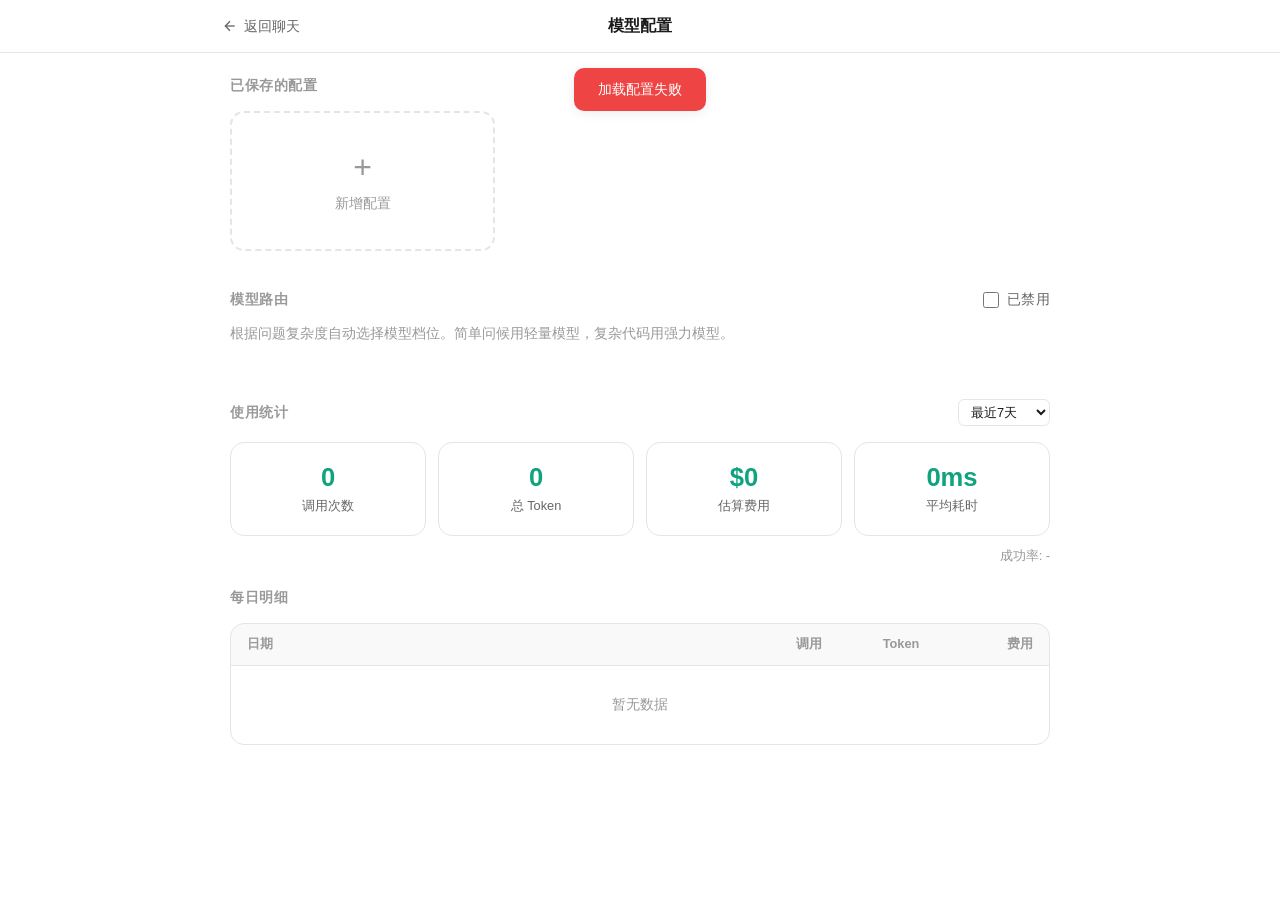
==== web/templates/config.html @ ce4f2362 "feat: initial project upload" ====
<!DOCTYPE html>
<html lang="zh-CN">
<head>
  <meta charset="UTF-8">
  <meta name="viewport" content="width=device-width, initial-scale=1.0">
  <title>模型配置 - 果冻ai</title>
  <link rel="stylesheet" href="{{ url_for('static', filename='style.css') }}">
  <script>
    (function() {
      const theme = localStorage.getItem("theme") || "system";
      if (theme === "system") {
        const prefersLight = window.matchMedia("(prefers-color-scheme: light)").matches;
        document.documentElement.setAttribute("data-theme", prefersLight ? "light" : "dark");
      } else {
        document.documentElement.setAttribute("data-theme", theme);
      }
    })();
  </script>
  <style>
    :root {
      --cfg-bg: var(--main-bg, #212121);
      --cfg-card: var(--input-bg, #2f2f2f);
      --cfg-card-border: var(--input-border, #4d4d4f);
      --cfg-text: var(--text-primary, #ececec);
      --cfg-text2: var(--text-secondary, #b4b4b4);
      --cfg-text3: var(--text-tertiary, #8e8e8e);
      --cfg-accent: var(--accent, #10a37f);
      --cfg-accent-h: var(--accent-hover, #0d8c6d);
      --cfg-ok: #22c55e;
      --cfg-warn: #f59e0b;
      --cfg-err: var(--error, #ef4444);
      --cfg-radius: 14px;
      --cfg-radius-sm: 10px;
      --cfg-shadow: 0 2px 12px rgba(0,0,0,0.25);
    }

    [data-theme="light"] {
      --cfg-card: #ffffff;
      --cfg-card-border: #e5e5e5;
      --cfg-bg: #ffffff;
      --cfg-text: #1a1a1a;
      --cfg-text2: #666;
      --cfg-text3: #999;
      --cfg-shadow: 0 2px 12px rgba(0,0,0,0.08);
    }

    * { margin: 0; padding: 0; box-sizing: border-box; }

    html, body {
      font-family: -apple-system, BlinkMacSystemFont, "Segoe UI", Roboto, "Helvetica Neue", Arial, sans-serif;
      background: var(--cfg-bg);
      color: var(--cfg-text);
      min-height: 100vh;
      overflow-x: hidden;
      overflow-y: auto;
    }

    /* ===== Top Bar ===== */
    .top-bar {
      position: sticky;
      top: 0;
      z-index: 100;
      background: rgba(33,33,33,0.85);
      backdrop-filter: blur(12px);
      border-bottom: 1px solid var(--cfg-card-border);
      padding: 0 20px;
    }

    [data-theme="light"] .top-bar {
      background: rgba(255,255,255,0.85);
    }

    .top-bar-inner {
      max-width: 860px;
      margin: 0 auto;
      height: 52px;
      display: flex;
      align-items: center;
      justify-content: space-between;
    }

    .top-bar-back {
      display: flex;
      align-items: center;
      gap: 6px;
      color: var(--cfg-text2);
      text-decoration: none;
      font-size: 0.9rem;
      padding: 6px 12px;
      border-radius: var(--cfg-radius-sm);
      transition: all 0.2s;
    }

    .top-bar-back:hover {
      background: var(--cfg-card);
      color: var(--cfg-text);
    }

    .top-bar-title {
      font-size: 1rem;
      font-weight: 600;
      position: absolute;
      left: 50%;
      transform: translateX(-50%);
    }

    /* ===== Main Layout ===== */
    .cfg-main {
      max-width: 860px;
      margin: 0 auto;
      padding: 24px 20px 60px;
    }

    /* ===== Section Title ===== */
    .section-title {
      font-size: 0.85rem;
      font-weight: 600;
      color: var(--cfg-text3);
      text-transform: uppercase;
      letter-spacing: 0.5px;
      margin: 32px 0 16px;
      display: flex;
      align-items: center;
      justify-content: space-between;
    }

    .section-title:first-child {
      margin-top: 0;
    }

    .section-title .count {
      font-size: 0.8rem;
      color: var(--cfg-text3);
      font-weight: 400;
    }

    /* ===== Config Card Grid ===== */
    .config-grid {
      display: grid;
      grid-template-columns: repeat(auto-fill, minmax(260px, 1fr));
      gap: 12px;
    }

    .config-card {
      background: var(--cfg-card);
      border: 1.5px solid var(--cfg-card-border);
      border-radius: var(--cfg-radius);
      padding: 16px;
      position: relative;
      transition: all 0.2s;
      cursor: pointer;
    }

    .config-card:hover {
      border-color: var(--cfg-accent);
      transform: translateY(-1px);
      box-shadow: var(--cfg-shadow);
    }

    .config-card.active {
      border-color: var(--cfg-accent);
      background: rgba(16,163,127,0.04);
    }

    .config-card .card-header {
      display: flex;
      align-items: center;
      gap: 10px;
      margin-bottom: 12px;
    }

    .config-card .card-icon {
      width: 40px;
      height: 40px;
      border-radius: 10px;
      background: rgba(16,163,127,0.1);
      display: flex;
      align-items: center;
      justify-content: center;
      font-size: 1.4rem;
      flex-shrink: 0;
    }

    .config-card .card-info {
      flex: 1;
      min-width: 0;
    }

    .config-card .card-name {
      font-size: 0.95rem;
      font-weight: 600;
      color: var(--cfg-text);
      white-space: nowrap;
      overflow: hidden;
      text-overflow: ellipsis;
    }

    .config-card .card-model {
      font-size: 0.8rem;
      color: var(--cfg-text3);
      white-space: nowrap;
      overflow: hidden;
      text-overflow: ellipsis;
    }

    .config-card .card-badge {
      position: absolute;
      top: 12px;
      right: 12px;
      padding: 2px 8px;
      border-radius: 6px;
      font-size: 0.7rem;
      font-weight: 600;
    }

    .config-card .card-badge.default {
      background: rgba(16,163,127,0.12);
      color: var(--cfg-accent);
    }

    .config-card .card-badge.testing {
      background: rgba(59,130,246,0.12);
      color: #3b82f6;
    }

    .config-card .card-badge.ok {
      background: rgba(34,197,94,0.12);
      color: var(--cfg-ok);
    }

    .config-card .card-badge.err {
      background: rgba(239,68,68,0.12);
      color: var(--cfg-err);
    }

    .config-card .card-actions {
      display: flex;
      gap: 6px;
      margin-top: 12px;
      padding-top: 12px;
      border-top: 1px solid var(--cfg-card-border);
    }

    .config-card .card-btn {
      flex: 1;
      padding: 6px 10px;
      border: 1px solid var(--cfg-card-border);
      border-radius: 8px;
      background: transparent;
      color: var(--cfg-text2);
      font-size: 0.8rem;
      cursor: pointer;
      transition: all 0.2s;
      display: flex;
      align-items: center;
      justify-content: center;
      gap: 4px;
    }

    .config-card .card-btn:hover {
      border-color: var(--cfg-accent);
      color: var(--cfg-accent);
    }

    .config-card .card-btn.danger:hover {
      border-color: var(--cfg-err);
      color: var(--cfg-err);
    }

    .config-card .card-btn.primary {
      border-color: var(--cfg-accent);
      color: var(--cfg-accent);
    }

    .config-card .test-result {
      margin-top: 10px;
      padding: 8px 10px;
      border-radius: 8px;
      font-size: 0.8rem;
      display: none;
      align-items: flex-start;
      gap: 6px;
      line-height: 1.4;
    }

    .config-card .test-result.show {
      display: flex;
    }

    .config-card .test-result.ok {
      background: rgba(34,197,94,0.08);
      color: var(--cfg-ok);
    }

    .config-card .test-result.err {
      background: rgba(239,68,68,0.08);
      color: var(--cfg-err);
    }

    /* ===== Empty State ===== */
    .config-empty {
      text-align: center;
      padding: 40px 20px;
      color: var(--cfg-text3);
    }

    .config-empty .icon {
      font-size: 3rem;
      margin-bottom: 12px;
      opacity: 0.5;
    }

    /* ===== Add Config Card ===== */
    .add-config-card {
      background: transparent;
      border: 2px dashed var(--cfg-card-border);
      border-radius: var(--cfg-radius);
      padding: 24px;
      display: flex;
      flex-direction: column;
      align-items: center;
      justify-content: center;
      gap: 8px;
      cursor: pointer;
      transition: all 0.2s;
      color: var(--cfg-text3);
      min-height: 140px;
    }

    .add-config-card:hover {
      border-color: var(--cfg-accent);
      color: var(--cfg-accent);
    }

    .add-config-card .icon {
      font-size: 2rem;
    }

    .add-config-card .text {
      font-size: 0.9rem;
      font-weight: 500;
    }

    /* ===== Form Card ===== */
    .form-card {
      background: var(--cfg-card);
      border: 1px solid var(--cfg-card-border);
      border-radius: var(--cfg-radius);
      padding: 24px;
      margin-bottom: 20px;
      box-shadow: var(--cfg-shadow);
    }

    .form-card.hidden {
      display: none;
    }

    .form-card-title {
      font-size: 1rem;
      font-weight: 600;
      margin-bottom: 20px;
      display: flex;
      align-items: center;
      justify-content: space-between;
    }

    .form-close {
      background: none;
      border: none;
      color: var(--cfg-text3);
      font-size: 1.2rem;
      cursor: pointer;
      padding: 4px;
      line-height: 1;
    }

    .form-close:hover {
      color: var(--cfg-text);
    }

    .form-group {
      margin-bottom: 16px;
    }

    .form-label {
      display: block;
      font-size: 0.85rem;
      font-weight: 500;
      color: var(--cfg-text2);
      margin-bottom: 6px;
    }

    .cfg-input {
      width: 100%;
      padding: 12px 14px;
      background: var(--cfg-bg);
      border: 1.5px solid var(--cfg-card-border);
      border-radius: var(--cfg-radius-sm);
      color: var(--cfg-text);
      font-size: 0.95rem;
      outline: none;
      transition: all 0.2s;
      font-family: inherit;
    }

    .cfg-input:focus {
      border-color: var(--cfg-accent);
      box-shadow: 0 0 0 3px rgba(16,163,127,0.15);
    }

    .cfg-input::placeholder {
      color: var(--cfg-text3);
    }

    .input-wrap {
      position: relative;
    }

    .input-wrap .toggle-btn {
      position: absolute;
      right: 10px;
      top: 50%;
      transform: translateY(-50%);
      background: none;
      border: none;
      color: var(--cfg-text3);
      cursor: pointer;
      padding: 4px;
      font-size: 0.9rem;
    }

    .input-wrap .toggle-btn:hover {
      color: var(--cfg-text);
    }

    .input-hint {
      margin-top: 6px;
      font-size: 0.8rem;
      color: var(--cfg-text3);
      display: flex;
      align-items: center;
      gap: 6px;
    }

    .input-hint.ok { color: var(--cfg-ok); }
    .input-hint.warn { color: var(--cfg-warn); }
    .input-hint.err { color: var(--cfg-err); }

    /* ===== Provider Tabs ===== */
    .provider-tabs {
      display: flex;
      gap: 4px;
      margin-bottom: 16px;
      padding: 4px;
      background: rgba(128,128,128,0.08);
      border-radius: var(--cfg-radius-sm);
    }

    .provider-tab {
      flex: 1;
      padding: 8px 12px;
      border: none;
      background: transparent;
      color: var(--cfg-text2);
      font-size: 0.85rem;
      font-weight: 500;
      border-radius: 8px;
      cursor: pointer;
      transition: all 0.2s;
      text-align: center;
    }

    .provider-tab:hover {
      color: var(--cfg-text);
    }

    .provider-tab.active {
      background: var(--cfg-accent);
      color: white;
    }

    /* ===== Provider Grid ===== */
    .provider-grid {
      display: grid;
      grid-template-columns: repeat(auto-fill, minmax(130px, 1fr));
      gap: 8px;
      margin-bottom: 16px;
    }

    .provider-item {
      position: relative;
      background: transparent;
      border: 1.5px solid var(--cfg-card-border);
      border-radius: var(--cfg-radius-sm);
      padding: 12px 10px;
      cursor: pointer;
      transition: all 0.2s;
      text-align: center;
    }

    .provider-item:hover {
      border-color: var(--cfg-accent);
      background: rgba(16,163,127,0.04);
    }

    .provider-item.selected {
      border-color: var(--cfg-accent);
      background: rgba(16,163,127,0.08);
    }

    .provider-item .p-icon {
      font-size: 1.6rem;
      margin-bottom: 4px;
    }

    .provider-item .p-name {
      font-weight: 600;
      font-size: 0.8rem;
      line-height: 1.3;
    }

    .provider-item .p-tag {
      font-size: 0.65rem;
      color: var(--cfg-text3);
      margin-top: 2px;
    }

    .provider-item .check-mark {
      position: absolute;
      top: 4px;
      right: 4px;
      width: 18px;
      height: 18px;
      background: var(--cfg-accent);
      border-radius: 50%;
      display: none;
      align-items: center;
      justify-content: center;
      font-size: 10px;
      color: white;
    }

    .provider-item.selected .check-mark {
      display: flex;
    }

    /* ===== Model Select ===== */
    .model-search-row {
      display: flex;
      gap: 8px;
      margin-bottom: 10px;
    }

    .model-search-row .cfg-input {
      flex: 1;
    }

    .model-list {
      max-height: 220px;
      overflow-y: auto;
      border: 1.5px solid var(--cfg-card-border);
      border-radius: var(--cfg-radius-sm);
      background: var(--cfg-bg);
    }

    .model-list::-webkit-scrollbar {
      width: 6px;
    }

    .model-list::-webkit-scrollbar-thumb {
      background: var(--cfg-card-border);
      border-radius: 3px;
    }

    .model-group-title {
      padding: 8px 14px;
      font-size: 0.7rem;
      font-weight: 600;
      color: var(--cfg-text3);
      text-transform: uppercase;
      letter-spacing: 0.5px;
      background: rgba(128,128,128,0.05);
      position: sticky;
      top: 0;
    }

    .model-option {
      padding: 10px 14px;
      cursor: pointer;
      font-size: 0.9rem;
      display: flex;
      align-items: center;
      justify-content: space-between;
      transition: background 0.15s;
      border-bottom: 1px solid rgba(128,128,128,0.05);
    }

    .model-option:hover {
      background: rgba(16,163,127,0.06);
    }

    .model-option.selected {
      background: rgba(16,163,127,0.1);
      color: var(--cfg-accent);
      font-weight: 500;
    }

    .model-option .model-check {
      opacity: 0;
      font-size: 0.8rem;
    }

    .model-option.selected .model-check {
      opacity: 1;
    }

    .model-empty {
      padding: 20px;
      text-align: center;
      color: var(--cfg-text3);
      font-size: 0.85rem;
    }

    .custom-model-row {
      display: flex;
      align-items: center;
      gap: 8px;
      margin-top: 12px;
      font-size: 0.85rem;
      color: var(--cfg-text2);
    }

    .custom-model-row input[type="checkbox"] {
      cursor: pointer;
      width: 16px;
      height: 16px;
      accent-color: var(--cfg-accent);
    }

    .custom-model-row label {
      cursor: pointer;
      user-select: none;
    }

    .model-count {
      text-align: right;
      font-size: 0.75rem;
      color: var(--cfg-text3);
      margin-top: 8px;
    }

    /* ===== Buttons ===== */
    .btn-row {
      display: flex;
      gap: 12px;
      margin-top: 24px;
    }

    .btn {
      flex: 1;
      padding: 12px 20px;
      border: none;
      border-radius: var(--cfg-radius-sm);
      font-size: 0.95rem;
      font-weight: 600;
      cursor: pointer;
      transition: all 0.2s;
      display: flex;
      align-items: center;
      justify-content: center;
      gap: 8px;
      font-family: inherit;
    }

    .btn-primary {
      background: var(--cfg-accent);
      color: white;
    }

    .btn-primary:hover {
      background: var(--cfg-accent-h);
      transform: translateY(-1px);
    }

    .btn-primary:disabled {
      opacity: 0.5;
      cursor: not-allowed;
      transform: none;
    }

    .btn-secondary {
      background: transparent;
      color: var(--cfg-text);
      border: 1.5px solid var(--cfg-card-border);
    }

    .btn-secondary:hover {
      border-color: var(--cfg-accent);
      color: var(--cfg-accent);
    }

    .btn-test {
      background: transparent;
      color: var(--cfg-accent);
      border: 1.5px solid var(--cfg-accent);
    }

    .btn-test:hover {
      background: rgba(16,163,127,0.08);
    }

    .btn-test:disabled {
      opacity: 0.5;
      cursor: not-allowed;
    }

    /* ===== Toast ===== */
    .toast {
      position: fixed;
      top: 68px;
      left: 50%;
      transform: translateX(-50%) translateY(-20px);
      padding: 12px 24px;
      border-radius: var(--cfg-radius-sm);
      font-size: 0.9rem;
      font-weight: 500;
      color: white;
      z-index: 10000;
      opacity: 0;
      transition: all 0.3s;
      pointer-events: none;
      box-shadow: var(--cfg-shadow);
      white-space: nowrap;
    }

    .toast.show {
      opacity: 1;
      transform: translateX(-50%) translateY(0);
    }

    .toast.ok { background: var(--cfg-ok); }
    .toast.err { background: var(--cfg-err); }
    .toast.info { background: #3b82f6; }

    /* ===== Responsive ===== */
    @media (max-width: 600px) {
      .config-grid {
        grid-template-columns: 1fr;
      }
      .provider-grid {
        grid-template-columns: repeat(3, 1fr);
      }
      .top-bar-title {
        display: none;
      }
      .form-card {
        padding: 18px;
      }
    }

    /* Stats Grid */
    .stats-grid {
      display: grid;
      grid-template-columns: repeat(auto-fill, minmax(160px, 1fr));
      gap: 12px;
    }

    .stat-card {
      background: var(--cfg-card);
      border: 1.5px solid var(--cfg-card-border);
      border-radius: var(--cfg-radius);
      padding: 20px;
      text-align: center;
    }

    .stat-card .stat-value {
      font-size: 1.6rem;
      font-weight: 700;
      color: var(--cfg-accent);
    }

    .stat-card .stat-label {
      font-size: 0.8rem;
      color: var(--cfg-text2);
      margin-top: 6px;
    }

    /* Daily Stats Table */
    .doc-list {
      background: var(--cfg-card);
      border: 1.5px solid var(--cfg-card-border);
      border-radius: var(--cfg-radius);
      overflow: hidden;
    }

    .doc-list-header {
      display: grid;
      grid-template-columns: 1fr 80px 80px 80px;
      gap: 12px;
      padding: 12px 16px;
      background: rgba(128,128,128,0.05);
      font-size: 0.8rem;
      font-weight: 600;
      color: var(--cfg-text3);
      border-bottom: 1px solid var(--cfg-card-border);
    }

    .doc-item {
      display: grid;
      grid-template-columns: 1fr 80px 80px 80px;
      gap: 12px;
      padding: 12px 16px;
      align-items: center;
      border-bottom: 1px solid rgba(128,128,128,0.08);
      font-size: 0.85rem;
      color: var(--cfg-text);
    }

    .doc-item:last-child {
      border-bottom: none;
    }

    .doc-empty {
      text-align: center;
      padding: 30px 20px;
      color: var(--cfg-text3);
      font-size: 0.85rem;
    }

    @media (max-width: 600px) {
      .stats-grid { grid-template-columns: repeat(2, 1fr); }
      .doc-list-header { grid-template-columns: 1fr 60px 60px 60px; }
      .doc-item { grid-template-columns: 1fr 60px 60px 60px; font-size: 0.8rem; }
    }
  </style>
</head>
<body>
  <!-- Top Navigation -->
  <div class="top-bar">
    <div class="top-bar-inner">
      <a href="/" class="top-bar-back">
        <svg width="16" height="16" viewBox="0 0 24 24" fill="none" stroke="currentColor" stroke-width="2">
          <line x1="19" y1="12" x2="5" y2="12"></line>
          <polyline points="12 19 5 12 12 5"></polyline>
        </svg>
        返回聊天
      </a>
      <span class="top-bar-title">模型配置</span>
      <div style="width: 80px;"></div>
    </div>
  </div>

  <!-- Main Content -->
  <main class="cfg-main">
    <!-- Saved Configs -->
    <div class="section-title">
      <span>已保存的配置</span>
      <span class="count" id="configCount"></span>
    </div>
    <div class="config-grid" id="configGrid">
      <!-- Add Config Card -->
      <div class="add-config-card" id="addConfigCard">
        <div class="icon">+</div>
        <div class="text">新增配置</div>
      </div>
    </div>

    <!-- Config Form -->
    <div class="form-card hidden" id="configForm">
      <div class="form-card-title">
        <span id="formTitle">新增配置</span>
        <button class="form-close" id="formClose">&times;</button>
      </div>

      <div class="form-group">
        <label class="form-label">配置名称</label>
        <input type="text" class="cfg-input" id="configName" placeholder="例如：DeepSeek V3">
      </div>

      <div class="form-group">
        <label class="form-label">选择提供商</label>
        <div class="provider-tabs">
          <button class="provider-tab active" data-region="domestic">国内</button>
          <button class="provider-tab" data-region="international">国外</button>
          <button class="provider-tab" data-region="local">本地</button>
        </div>
        <div class="provider-grid" id="providerGrid"></div>
      </div>

      <div class="form-group">
        <label class="form-label">API 密钥</label>
        <div class="input-wrap">
          <input type="password" class="cfg-input" id="apiKeyInput" placeholder="输入 API Key">
          <button class="toggle-btn" id="toggleKey" title="显示/隐藏">&#128065;</button>
        </div>
        <div class="input-hint" id="keyHint">
          <span>&#128161;</span>
          <span id="keyHintText">Ollama 本地运行无需 API Key</span>
        </div>
        <div class="input-hint" id="ollamaHint" style="display: none; margin-top: 4px;">
          <span>&#129433;</span>
          <span>首次使用？<a href="https://ollama.com" target="_blank" style="color: var(--cfg-accent);">下载 Ollama</a> 并运行 <code>ollama run llama3.1:8b</code></span>
        </div>
      </div>

      <div class="form-group">
        <label class="form-label">选择模型</label>
        <div class="model-search-row">
          <input type="text" class="cfg-input" id="modelSearch" placeholder="搜索模型...">
        </div>
        <div class="model-list" id="modelList"></div>
        <div class="model-count" id="modelCount"></div>

        <div class="custom-model-row">
          <input type="checkbox" id="customModelCheck">
          <label for="customModelCheck">使用自定义模型名称</label>
        </div>
        <input type="text" class="cfg-input" id="customModelInput" placeholder="输入自定义模型 ID" style="display: none; margin-top: 8px;">
      </div>

      <!-- Test Result -->
      <div class="input-hint" id="formTestResult" style="display: none; margin-bottom: 12px;"></div>

      <div class="btn-row">
        <button class="btn btn-test" id="testBtn">&#128260; 测试连接</button>
        <button class="btn btn-primary" id="saveBtn">&#128190; 保存配置</button>
      </div>
    </div>

    <!-- Model Router Config -->
    <div class="section-title" style="margin-top: 40px;">
      <span>模型路由</span>
      <label style="display: flex; align-items: center; gap: 8px; cursor: pointer; text-transform: none; font-weight: 400; font-size: 0.85rem; color: var(--cfg-text2);">
        <input type="checkbox" id="routerToggle" style="width: 16px; height: 16px; accent-color: var(--cfg-accent); cursor: pointer;">
        <span id="routerToggleText">已禁用</span>
      </label>
    </div>
    <p style="font-size: 0.85rem; color: var(--cfg-text3); margin-bottom: 16px;">
      根据问题复杂度自动选择模型档位。简单问候用轻量模型，复杂代码用强力模型。
    </p>
    <div class="config-grid" id="routerGrid"></div>

    <!-- Router Tier Form -->
    <div class="form-card hidden" id="routerForm">
      <div class="form-card-title">
        <span id="routerFormTitle">配置档位</span>
        <button class="form-close" id="routerFormClose">&times;</button>
      </div>

      <div class="form-group">
        <label class="form-label">选择提供商</label>
        <div class="provider-grid" id="routerProviderGrid"></div>
      </div>

      <div class="form-group">
        <label class="form-label">API 密钥</label>
        <div class="input-wrap">
          <input type="password" class="cfg-input" id="routerApiKey" placeholder="输入 API Key（可选，留空使用默认配置）">
          <button class="toggle-btn" id="routerToggleKey" title="显示/隐藏">&#128065;</button>
        </div>
        <div class="input-hint">留空则使用当前活跃配置的 API Key</div>
      </div>

      <div class="form-group">
        <label class="form-label">选择模型</label>
        <div class="model-search-row">
          <input type="text" class="cfg-input" id="routerModelSearch" placeholder="搜索模型...">
        </div>
        <div class="model-list" id="routerModelList"></div>
        <div class="model-count" id="routerModelCount"></div>

        <div class="custom-model-row">
          <input type="checkbox" id="routerCustomModelCheck">
          <label for="routerCustomModelCheck">使用自定义模型名称</label>
        </div>
        <input type="text" class="cfg-input" id="routerCustomModelInput" placeholder="输入自定义模型 ID" style="display: none; margin-top: 8px;">
      </div>

      <div class="btn-row">
        <button class="btn btn-secondary" id="routerCancelBtn">取消</button>
        <button class="btn btn-primary" id="routerSaveBtn">保存</button>
      </div>
    </div>

    <!-- Usage Stats -->
    <div class="section-title" style="margin-top: 40px;">
      <span>使用统计</span>
      <select id="statsPeriod" style="background: var(--cfg-bg); border: 1px solid var(--cfg-card-border); border-radius: 6px; color: var(--cfg-text); font-size: 0.8rem; padding: 4px 8px; cursor: pointer;">
        <option value="1">最近1天</option>
        <option value="7" selected>最近7天</option>
        <option value="30">最近30天</option>
      </select>
    </div>
    <div class="stats-grid" id="statsGrid">
      <div class="stat-card">
        <div class="stat-value" id="statCalls">0</div>
        <div class="stat-label">调用次数</div>
      </div>
      <div class="stat-card">
        <div class="stat-value" id="statTokens">0</div>
        <div class="stat-label">总 Token</div>
      </div>
      <div class="stat-card">
        <div class="stat-value" id="statCost">$0</div>
        <div class="stat-label">估算费用</div>
      </div>
      <div class="stat-card">
        <div class="stat-value" id="statDuration">0ms</div>
        <div class="stat-label">平均耗时</div>
      </div>
    </div>
    <div style="margin-top: 12px; font-size: 0.8rem; color: var(--cfg-text3); text-align: right;" id="statRate">
      成功率: -
    </div>

    <!-- Daily Stats Table -->
    <div class="section-title" style="margin-top: 24px;">
      <span>每日明细</span>
    </div>
    <div class="doc-list" id="dailyStatsList">
      <div class="doc-list-header">
        <span>日期</span>
        <span style="text-align:center">调用</span>
        <span style="text-align:center">Token</span>
        <span style="text-align:right">费用</span>
      </div>
      <div class="doc-empty" id="dailyStatsEmpty">暂无数据</div>
    </div>
  </main>

  <!-- Toast -->
  <div class="toast" id="toast"></div>

  <script>
    // ===== Provider Data =====
    const PROVIDERS = {
      ollama: {
        name: "Ollama", region: "local", needApiKey: false, defaultModel: "llama3.2",
        models: [
          { id: "llama3.2", name: "Llama 3.2", category: "latest" },
          { id: "llama3.1:8b", name: "Llama 3.1 8B", category: "latest" },
          { id: "llama3.1:70b", name: "Llama 3.1 70B", category: "latest" },
          { id: "llama3.1:405b", name: "Llama 3.1 405B", category: "latest" },
          { id: "mistral", name: "Mistral 7B", category: "latest" },
          { id: "mixtral:8x7b", name: "Mixtral 8x7B", category: "latest" },
          { id: "mixtral:8x22b", name: "Mixtral 8x22B", category: "latest" },
          { id: "codellama:7b", name: "Code Llama 7B", category: "latest" },
          { id: "codellama:13b", name: "Code Llama 13B", category: "latest" },
          { id: "codellama:34b", name: "Code Llama 34B", category: "latest" },
          { id: "phi4", name: "Phi-4", category: "latest" },
          { id: "phi3:medium", name: "Phi-3 Medium", category: "latest" },
          { id: "gemma2:2b", name: "Gemma 2 2B", category: "latest" },
          { id: "gemma2:9b", name: "Gemma 2 9B", category: "latest" },
          { id: "gemma2:27b", name: "Gemma 2 27B", category: "latest" },
          { id: "qwen2.5", name: "Qwen 2.5", category: "latest" },
          { id: "qwen2.5:7b", name: "Qwen 2.5 7B", category: "latest" },
          { id: "qwen2.5:14b", name: "Qwen 2.5 14B", category: "latest" },
          { id: "qwen2.5:32b", name: "Qwen 2.5 32B", category: "latest" },
          { id: "qwen2.5:72b", name: "Qwen 2.5 72B", category: "latest" },
          { id: "qwen2.5-coder:14b", name: "Qwen 2.5 Coder 14B", category: "latest" },
          { id: "qwen2.5-coder:32b", name: "Qwen 2.5 Coder 32B", category: "latest" },
          { id: "deepseek-r1:1.5b", name: "DeepSeek-R1 1.5B", category: "latest" },
          { id: "deepseek-r1:7b", name: "DeepSeek-R1 7B", category: "latest" },
          { id: "deepseek-r1:14b", name: "DeepSeek-R1 14B", category: "latest" },
          { id: "deepseek-r1:32b", name: "DeepSeek-R1 32B", category: "latest" },
          { id: "deepseek-r1:70b", name: "DeepSeek-R1 70B", category: "latest" },
          { id: "deepseek-coder-v2", name: "DeepSeek Coder V2", category: "latest" },
        ]
      },
      deepseek: {
        name: "DeepSeek", region: "domestic", needApiKey: true, defaultModel: "deepseek-chat",
        models: [
          { id: "deepseek-chat", name: "DeepSeek-V3", category: "latest" },
          { id: "deepseek-reasoner", name: "DeepSeek-R1", category: "latest" },
          { id: "deepseek-coder", name: "DeepSeek-Coder-V2", category: "latest" }
        ]
      },
      qwen: {
        name: "&#38463;&#37324; Qwen", region: "domestic", needApiKey: true, defaultModel: "qwen-plus",
        models: [
          { id: "qwen3-235b-a22b", name: "Qwen3 235B", category: "latest" },
          { id: "qwen3-32b", name: "Qwen3 32B", category: "latest" },
          { id: "qwen3-30b-a3b", name: "Qwen3 30B A3B", category: "latest" },
          { id: "qwen3-14b", name: "Qwen3 14B", category: "latest" },
          { id: "qwen3-8b", name: "Qwen3 8B", category: "latest" },
          { id: "qwen3-4b", name: "Qwen3 4B", category: "latest" },
          { id: "qwen3-1.5b", name: "Qwen3 1.5B", category: "latest" },
          { id: "qwen3-0.5b", name: "Qwen3 0.5B", category: "latest" },
          { id: "qwen-plus-latest", name: "Qwen-Plus (&#26368;&#26032;)", category: "latest" },
          { id: "qwen-plus", name: "Qwen-Plus", category: "latest" },
          { id: "qwen-turbo-latest", name: "Qwen-Turbo (&#26368;&#26032;)", category: "latest" },
          { id: "qwen-turbo", name: "Qwen-Turbo", category: "latest" },
          { id: "qwen-max-latest", name: "Qwen-Max (&#26368;&#26032;)", category: "latest" },
          { id: "qwen-max", name: "Qwen-Max", category: "latest" },
          { id: "qwen-coder-plus-latest", name: "Qwen-Coder-Plus (&#26368;&#26032;)", category: "latest" },
          { id: "qwen-coder-plus", name: "Qwen-Coder-Plus", category: "latest" },
        ]
      },
      minimax: {
        name: "MiniMax", region: "domestic", needApiKey: true, defaultModel: "MiniMax-Text-01",
        models: [
          { id: "MiniMax-Text-01", name: "MiniMax-Text-01", category: "latest" },
          { id: "abab7-chat-preview", name: "abab7 Chat Preview", category: "latest" },
          { id: "abab6.5s-chat", name: "abab6.5s Chat", category: "latest" },
        ]
      },
      doubao: {
        name: "&#23383;&#33410;&#35910;&#21253;", region: "domestic", needApiKey: true, defaultModel: "doubao-pro-32k",
        models: [
          { id: "doubao-pro-1.5-32k", name: "Doubao-Pro 1.5 32K", category: "latest" },
          { id: "doubao-pro-32k", name: "Doubao-Pro 32K", category: "latest" },
          { id: "doubao-lite-32k", name: "Doubao-Lite 32K", category: "latest" },
        ]
      },
      glm: {
        name: "&#26234;&#35889; GLM", region: "domestic", needApiKey: true, defaultModel: "glm-4-flash",
        models: [
          { id: "glm-4-plus", name: "GLM-4-Plus", category: "latest" },
          { id: "glm-4-flash", name: "GLM-4-Flash", category: "latest" },
          { id: "glm-4-flashx", name: "GLM-4-FlashX", category: "latest" },
        ]
      },
      ernie: {
        name: "&#30334;&#24230;&#25991;&#24515;", region: "domestic", needApiKey: true, defaultModel: "ernie-4.0-8k-latest",
        models: [
          { id: "ernie-4.0-8k-latest", name: "ERNIE 4.0 8K", category: "latest" },
          { id: "ernie-4.0-turbo-8k", name: "ERNIE 4.0 Turbo 8K", category: "latest" },
          { id: "ernie-3.5-8k", name: "ERNIE 3.5 8K", category: "latest" },
        ]
      },
      hunyuan: {
        name: "&#33150;&#35759;&#28151;&#20803;", region: "domestic", needApiKey: true, defaultModel: "hunyuan-pro",
        models: [
          { id: "hunyuan-pro", name: "Hunyuan-Pro", category: "latest" },
          { id: "hunyuan-standard", name: "Hunyuan-Standard", category: "latest" },
          { id: "hunyuan-lite", name: "Hunyuan-Lite", category: "latest" },
        ]
      },
      spark: {
        name: "&#35759;&#39134;&#26143;&#28779;", region: "domestic", needApiKey: true, defaultModel: "spark-4.0",
        models: [
          { id: "spark-4.0-ultra", name: "Spark 4.0 Ultra", category: "latest" },
          { id: "spark-4.0", name: "Spark 4.0", category: "latest" },
          { id: "spark-3.5-max", name: "Spark 3.5 Max", category: "latest" },
        ]
      },
      kimi: {
        name: "&#26376;&#20043;&#26263;&#38754; Kimi", region: "domestic", needApiKey: true, defaultModel: "kimi-k2.6",
        models: [
          { id: "kimi-k2.6", name: "Kimi K2.6", category: "latest" },
          { id: "kimi-latest", name: "Kimi Latest", category: "latest" },
          { id: "kimi-latest-8k", name: "Kimi 8K", category: "latest" },
        ]
      },
      "kimi-code": {
        name: "Kimi Code", region: "domestic", needApiKey: true, defaultModel: "kimi-for-coding",
        models: [
          { id: "kimi-for-coding", name: "Kimi K2.6 for Coding", category: "latest" }
        ]
      },
      openai: {
        name: "OpenAI", region: "international", needApiKey: true, defaultModel: "gpt-4o-mini",
        models: [
          { id: "gpt-4o", name: "GPT-4o", category: "latest" },
          { id: "gpt-4o-mini", name: "GPT-4o Mini", category: "latest" },
          { id: "gpt-4-turbo", name: "GPT-4 Turbo", category: "latest" },
          { id: "gpt-3.5-turbo", name: "GPT-3.5 Turbo", category: "latest" },
          { id: "o1", name: "o1", category: "latest" },
          { id: "o1-mini", name: "o1-mini", category: "latest" },
          { id: "o3-mini", name: "o3-mini", category: "latest" },
        ]
      },
      anthropic: {
        name: "Anthropic", region: "international", needApiKey: true, defaultModel: "claude-sonnet-4-20250514",
        models: [
          { id: "claude-opus-4-20250514", name: "Claude Opus 4", category: "latest" },
          { id: "claude-sonnet-4-20250514", name: "Claude Sonnet 4", category: "latest" },
          { id: "claude-3-7-sonnet-20250219", name: "Claude 3.7 Sonnet", category: "latest" },
          { id: "claude-3-5-sonnet-20241022", name: "Claude 3.5 Sonnet", category: "latest" },
          { id: "claude-3-5-haiku-20241022", name: "Claude 3.5 Haiku", category: "latest" },
        ]
      },
      gemini: {
        name: "Google Gemini", region: "international", needApiKey: true, defaultModel: "gemini-2.0-flash",
        models: [
          { id: "gemini-2.5-pro-preview-03-25", name: "Gemini 2.5 Pro Preview", category: "latest" },
          { id: "gemini-2.0-flash", name: "Gemini 2.0 Flash", category: "latest" },
          { id: "gemini-2.0-flash-lite", name: "Gemini 2.0 Flash Lite", category: "latest" },
          { id: "gemini-1.5-pro", name: "Gemini 1.5 Pro", category: "latest" },
          { id: "gemini-1.5-flash", name: "Gemini 1.5 Flash", category: "latest" },
        ]
      },
      grok: {
        name: "xAI Grok", region: "international", needApiKey: true, defaultModel: "grok-3",
        models: [
          { id: "grok-3", name: "Grok 3", category: "latest" },
          { id: "grok-3-fast", name: "Grok 3 Fast", category: "latest" },
          { id: "grok-3-mini", name: "Grok 3 Mini", category: "latest" },
        ]
      },
      mistral: {
        name: "Mistral AI", region: "international", needApiKey: true, defaultModel: "mistral-large-latest",
        models: [
          { id: "mistral-large-latest", name: "Mistral Large", category: "latest" },
          { id: "mistral-small-latest", name: "Mistral Small", category: "latest" },
          { id: "codestral-latest", name: "Codestral", category: "latest" },
        ]
      },
      cohere: {
        name: "Cohere", region: "international", needApiKey: true, defaultModel: "command-r-plus",
        models: [
          { id: "command-r-plus", name: "Command R+", category: "latest" },
          { id: "command-r", name: "Command R", category: "latest" },
          { id: "c4ai-aya-expanse-32b", name: "Aya Expanse 32B", category: "latest" },
        ]
      },
      perplexity: {
        name: "Perplexity", region: "international", needApiKey: true, defaultModel: "sonar-pro",
        models: [
          { id: "sonar-pro", name: "Sonar Pro", category: "latest" },
          { id: "sonar-reasoning", name: "Sonar Reasoning", category: "latest" },
          { id: "sonar", name: "Sonar", category: "latest" },
        ]
      },
      groq: {
        name: "Groq", region: "international", needApiKey: true, defaultModel: "llama-3.3-70b-versatile",
        models: [
          { id: "llama-3.3-70b-versatile", name: "Llama 3.3 70B", category: "latest" },
          { id: "llama-3.1-8b-instant", name: "Llama 3.1 8B Instant", category: "latest" },
          { id: "mixtral-8x7b-32768", name: "Mixtral 8x7B", category: "latest" },
        ]
      },
      together: {
        name: "Together AI", region: "international", needApiKey: true, defaultModel: "meta-llama/Llama-3.3-70B-Instruct-Turbo",
        models: [
          { id: "meta-llama/Llama-3.3-70B-Instruct-Turbo", name: "Llama 3.3 70B", category: "latest" },
          { id: "deepseek-ai/DeepSeek-R1", name: "DeepSeek-R1", category: "latest" },
          { id: "Qwen/Qwen2.5-72B-Instruct-Turbo", name: "Qwen 2.5 72B", category: "latest" },
        ]
      },
      azure: {
        name: "Azure OpenAI", region: "international", needApiKey: true, defaultModel: "gpt-4o",
        models: [
          { id: "gpt-4o", name: "GPT-4o", category: "latest" },
          { id: "gpt-4o-mini", name: "GPT-4o Mini", category: "latest" },
          { id: "gpt-4-turbo", name: "GPT-4 Turbo", category: "latest" },
        ]
      },
    };

    const PROVIDER_ICONS = {
      ollama: "&#129433;", deepseek: "&#128308;", qwen: "&#128007;", minimax: "&#9889;", doubao: "&#129436;",
      glm: "&#128202;", ernie: "&#128992;", hunyuan: "&#128039;", spark: "&#10024;", kimi: "&#127769;",
      "kimi-code": "&#128187;", openai: "&#129302;", anthropic: "&#129504;",
      gemini: "&#128142;", grok: "&#128038;", mistral: "&#127788;", cohere: "&#128279;", perplexity: "&#128269;",
      groq: "&#9889;", together: "&#129309;", azure: "&#9729;"
    };

    // ===== State =====
    let savedConfigs = [];
    let activeConfigId = null;
    let selectedProvider = "ollama";
    let selectedModel = "";
    let editingConfigId = null;
    let testingConfigId = null;

    // ===== Load Saved Configs =====
    async function loadConfigs() {
      try {
        const resp = await fetch("/api/configs");
        const data = await resp.json();
        if (data.success) {
          savedConfigs = data.configs || [];
          activeConfigId = data.activeConfigId;
          renderConfigGrid();
        }
      } catch (e) {
        console.error("Failed to load configs:", e);
        showToast("加载配置失败", true);
      }
    }

    function renderConfigGrid() {
      const grid = document.getElementById("configGrid");
      const addCard = document.getElementById("addConfigCard");
      document.getElementById("configCount").textContent = `${savedConfigs.length} 个配置`;

      // Remove existing config cards
      grid.querySelectorAll(".config-card").forEach(el => el.remove());

      savedConfigs.forEach(cfg => {
        const isActive = cfg.id === activeConfigId;
        const p = PROVIDERS[cfg.provider] || {};
        const icon = PROVIDER_ICONS[cfg.provider] || "&#129302;";

        const card = document.createElement("div");
        card.className = `config-card ${isActive ? "active" : ""}`;
        card.dataset.id = cfg.id;
        card.innerHTML = `
          <div class="card-badge ${isActive ? "default" : ""}">${isActive ? "默认" : ""}</div>
          <div class="card-header">
            <div class="card-icon">${icon}</div>
            <div class="card-info">
              <div class="card-name">${escapeHtml(cfg.name)}</div>
              <div class="card-model">${escapeHtml(p.name || cfg.provider)} &#183; ${escapeHtml(cfg.model)}</div>
            </div>
          </div>
          <div class="card-actions">
            ${!isActive ? `<button class="card-btn primary" data-action="activate">&#9989; 设为默认</button>` : ""}
            <button class="card-btn" data-action="edit">&#9998; 编辑</button>
            <button class="card-btn" data-action="test">&#128260; 测试</button>
            <button class="card-btn danger" data-action="delete">&#128465; 删除</button>
          </div>
          <div class="test-result" id="testResult-${cfg.id}"></div>
        `;

        // Click on card to activate
        card.addEventListener("click", (e) => {
          if (e.target.closest(".card-btn") || e.target.closest(".test-result")) return;
          if (!isActive) activateConfig(cfg.id);
        });

        // Button handlers
        card.querySelectorAll(".card-btn").forEach(btn => {
          btn.addEventListener("click", (e) => {
            e.stopPropagation();
            const action = btn.dataset.action;
            if (action === "activate") activateConfig(cfg.id);
            else if (action === "edit") editConfig(cfg.id);
            else if (action === "test") testConfigCard(cfg.id);
            else if (action === "delete") deleteConfigCard(cfg.id);
          });
        });

        grid.insertBefore(card, addCard);
      });
    }

    // ===== Config Actions =====
    async function activateConfig(configId) {
      try {
        const resp = await fetch(`/api/configs/${configId}/activate`, { method: "POST" });
        const data = await resp.json();
        if (data.success) {
          activeConfigId = configId;
          renderConfigGrid();
          showToast("已设为默认配置");
        } else {
          showToast(data.message || "激活失败", true);
        }
      } catch (e) {
        showToast("激活失败", true);
      }
    }

    async function deleteConfigCard(configId) {
      if (!confirm("确定要删除这个配置吗？")) return;
      try {
        const resp = await fetch(`/api/configs/${configId}`, { method: "DELETE" });
        const data = await resp.json();
        if (data.success) {
          savedConfigs = savedConfigs.filter(c => c.id !== configId);
          if (activeConfigId === configId) activeConfigId = null;
          renderConfigGrid();
          showToast("配置已删除");
        } else {
          showToast(data.message || "删除失败", true);
        }
      } catch (e) {
        showToast("删除失败", true);
      }
    }

    async function testConfigCard(configId) {
      const cfg = savedConfigs.find(c => c.id === configId);
      if (!cfg) return;

      const resultEl = document.getElementById(`testResult-${configId}`);
      resultEl.className = "test-result show";
      resultEl.innerHTML = "&#9203; 正在测试连接...";

      try {
        const resp = await fetch("/api/configs/test", {
          method: "POST",
          headers: { "Content-Type": "application/json" },
          body: JSON.stringify({ provider: cfg.provider, model: cfg.model, apiKey: cfg.apiKey })
        });
        const data = await resp.json();
        resultEl.className = `test-result show ${data.success ? "ok" : "err"}`;
        resultEl.innerHTML = `${data.success ? "&#9989;" : "&#10060;"} ${escapeHtml(data.message)}`;
      } catch (e) {
        resultEl.className = "test-result show err";
        resultEl.innerHTML = `&#10060; 测试失败: ${escapeHtml(e.message)}`;
      }
    }

    // ===== Edit Config =====
    function editConfig(configId) {
      const cfg = savedConfigs.find(c => c.id === configId);
      if (!cfg) return;

      editingConfigId = configId;
      document.getElementById("formTitle").textContent = "编辑配置";
      document.getElementById("configName").value = cfg.name;
      document.getElementById("apiKeyInput").value = cfg.apiKey || "";

      // Set provider
      selectedProvider = cfg.provider;
      const region = (PROVIDERS[cfg.provider] || {}).region || "domestic";
      document.querySelectorAll(".provider-tab").forEach(t => {
        t.classList.toggle("active", t.dataset.region === region);
      });
      renderProviders(region);
      selectProvider(cfg.provider);

      // Set model
      selectedModel = cfg.model;
      renderModels(cfg.model);
      setTimeout(() => {
        document.querySelectorAll(".model-option").forEach(o => {
          o.classList.toggle("selected", o.dataset.value === cfg.model);
        });
      }, 0);

      showForm();
    }

    // ===== Form =====
    function showForm() {
      document.getElementById("configForm").classList.remove("hidden");
      document.getElementById("addConfigCard").style.display = "none";
      window.scrollTo({ top: document.getElementById("configForm").offsetTop - 70, behavior: "smooth" });
    }

    function hideForm() {
      document.getElementById("configForm").classList.add("hidden");
      document.getElementById("addConfigCard").style.display = "flex";
      editingConfigId = null;
      document.getElementById("formTitle").textContent = "新增配置";
      document.getElementById("configName").value = "";
      document.getElementById("apiKeyInput").value = "";
      document.getElementById("customModelCheck").checked = false;
      document.getElementById("customModelInput").style.display = "none";
      document.getElementById("customModelInput").value = "";
      document.getElementById("formTestResult").style.display = "none";
      document.getElementById("formTestResult").className = "input-hint";
      resetProviderSelection();
    }

    function resetProviderSelection() {
      selectedProvider = "ollama";
      selectedModel = "";
      document.querySelectorAll(".provider-tab").forEach(t => {
        t.classList.toggle("active", t.dataset.region === "local");
      });
      renderProviders("local");
      selectProvider("ollama");
    }

    document.getElementById("addConfigCard").addEventListener("click", () => {
      editingConfigId = null;
      hideForm();
      showForm();
      resetProviderSelection();
    });

    document.getElementById("formClose").addEventListener("click", hideForm);

    // ===== Provider Selection =====
    function renderProviders(region) {
      const grid = document.getElementById("providerGrid");
      grid.innerHTML = "";
      Object.entries(PROVIDERS).forEach(([key, p]) => {
        if (p.region !== region) return;
        const el = document.createElement("div");
        el.className = "provider-item" + (key === selectedProvider ? " selected" : "");
        el.dataset.provider = key;
        el.innerHTML = `
          <div class="check-mark">&#10003;</div>
          <div class="p-icon">${PROVIDER_ICONS[key] || "&#129302;"}</div>
          <div class="p-name">${p.name}</div>
        `;
        el.addEventListener("click", () => selectProvider(key));
        grid.appendChild(el);
      });
    }

    document.querySelectorAll(".provider-tab").forEach(tab => {
      tab.addEventListener("click", () => {
        document.querySelectorAll(".provider-tab").forEach(t => t.classList.remove("active"));
        tab.classList.add("active");
        renderProviders(tab.dataset.region);
      });
    });

    function selectProvider(provider) {
      selectedProvider = provider;
      const p = PROVIDERS[provider];

      document.querySelectorAll(".provider-item").forEach(el => {
        el.classList.toggle("selected", el.dataset.provider === provider);
      });

      const hint = document.getElementById("keyHint");
      const hintText = document.getElementById("keyHintText");
      const ollamaHint = document.getElementById("ollamaHint");

      if (p.needApiKey) {
        document.getElementById("apiKeyInput").placeholder = "输入 API Key";
        hint.className = "input-hint";
        hintText.textContent = "需要有效的 API Key 才能使用";
        ollamaHint.style.display = "none";
      } else {
        document.getElementById("apiKeyInput").placeholder = "无需 API Key（可留空）";
        hint.className = "input-hint ok";
        hintText.textContent = "本地运行，无需 API Key";
        ollamaHint.style.display = provider === "ollama" ? "flex" : "none";
      }

      document.getElementById("customModelCheck").checked = false;
      document.getElementById("customModelInput").style.display = "none";
      document.getElementById("customModelInput").value = "";
      document.getElementById("modelSearch").disabled = false;
      document.getElementById("modelSearch").value = "";

      renderModels(p.defaultModel);
      selectedModel = p.defaultModel;
    }

    // ===== Model Rendering =====
    function renderModels(defaultModel, filterText = "") {
      const list = document.getElementById("modelList");
      const p = PROVIDERS[selectedProvider];
      const lowerFilter = filterText.toLowerCase().trim();

      let models = p.models;
      if (lowerFilter) {
        models = p.models.filter(m =>
          m.name.toLowerCase().includes(lowerFilter) ||
          m.id.toLowerCase().includes(lowerFilter)
        );
      }

      const latest = models.filter(m => m.category === "latest");
      const legacy = models.filter(m => m.category === "legacy");

      list.innerHTML = "";

      if (latest.length > 0) {
        const title = document.createElement("div");
        title.className = "model-group-title";
        title.textContent = `&#25512;&#33616; (${latest.length})`;
        list.appendChild(title);
        latest.forEach(m => list.appendChild(createModelOption(m, defaultModel)));
      }

      if (legacy.length > 0) {
        const title = document.createElement("div");
        title.className = "model-group-title";
        title.textContent = `&#20854;&#20182; (${legacy.length})`;
        list.appendChild(title);
        legacy.forEach(m => list.appendChild(createModelOption(m, defaultModel)));
      }

      if (models.length === 0) {
        list.innerHTML = `<div class="model-empty">&#27809;&#26377;&#25214;&#21040;&#21305;&#37197;&#30340;&#27169;&#22411;</div>`;
      }

      const total = p.models.length;
      document.getElementById("modelCount").textContent = lowerFilter
        ? `&#25214;&#21040; ${models.length} / ${total} &#20010;&#27169;&#22411;`
        : `&#20849; ${total} &#20010;&#27169;&#22411;`;
    }

    function createModelOption(model, defaultModel) {
      const el = document.createElement("div");
      el.className = "model-option" + (model.id === defaultModel ? " selected" : "");
      el.dataset.value = model.id;
      el.innerHTML = `<span>${model.name}</span><span class="model-check">&#10003;</span>`;
      el.addEventListener("click", () => {
        document.querySelectorAll(".model-option").forEach(o => o.classList.remove("selected"));
        el.classList.add("selected");
        selectedModel = model.id;
      });
      return el;
    }

    document.getElementById("modelSearch").addEventListener("input", (e) => {
      renderModels(selectedModel, e.target.value);
    });

    document.getElementById("customModelCheck").addEventListener("change", (e) => {
      const customInput = document.getElementById("customModelInput");
      const modelSearch = document.getElementById("modelSearch");
      if (e.target.checked) {
        customInput.style.display = "block";
        modelSearch.disabled = true;
        customInput.focus();
      } else {
        customInput.style.display = "none";
        modelSearch.disabled = false;
      }
    });

    document.getElementById("toggleKey").addEventListener("click", () => {
      const input = document.getElementById("apiKeyInput");
      input.type = input.type === "password" ? "text" : "password";
    });

    // ===== Test =====
    document.getElementById("testBtn").addEventListener("click", async () => {
      const resultEl = document.getElementById("formTestResult");
      const btn = document.getElementById("testBtn");
      btn.disabled = true;
      btn.textContent = "&#9203; 测试中...";

      const provider = selectedProvider;
      const useCustom = document.getElementById("customModelCheck").checked;
      const model = useCustom
        ? document.getElementById("customModelInput").value.trim()
        : (selectedModel || PROVIDERS[provider].defaultModel);
      const apiKey = document.getElementById("apiKeyInput").value.trim();

      resultEl.style.display = "flex";
      resultEl.textContent = "正在测试连接...";
      resultEl.className = "input-hint";

      try {
        const resp = await fetch("/api/configs/test", {
          method: "POST",
          headers: { "Content-Type": "application/json" },
          body: JSON.stringify({ provider, model, apiKey })
        });
        const data = await resp.json();
        resultEl.className = `input-hint ${data.success ? "ok" : "err"}`;
        resultEl.innerHTML = `${data.success ? "&#9989;" : "&#10060;"} ${escapeHtml(data.message)}`;
      } catch (e) {
        resultEl.className = "input-hint err";
        resultEl.innerHTML = `&#10060; 测试失败: ${escapeHtml(e.message)}`;
      } finally {
        btn.disabled = false;
        btn.innerHTML = "&#128260; 测试连接";
      }
    });

    // ===== Save =====
    document.getElementById("saveBtn").addEventListener("click", async () => {
      const name = document.getElementById("configName").value.trim();
      const provider = selectedProvider;
      const useCustom = document.getElementById("customModelCheck").checked;
      const model = useCustom
        ? document.getElementById("customModelInput").value.trim()
        : (selectedModel || PROVIDERS[provider].defaultModel);
      const apiKey = document.getElementById("apiKeyInput").value.trim();

      if (!name) {
        showToast("请填写配置名称", true);
        return;
      }

      if (PROVIDERS[provider].needApiKey && !apiKey) {
        showToast("请输入 API Key", true);
        return;
      }

      try {
        const payload = { name, provider, model, apiKey };
        if (editingConfigId) payload.id = editingConfigId;

        const resp = await fetch("/api/configs", {
          method: "POST",
          headers: { "Content-Type": "application/json" },
          body: JSON.stringify(payload)
        });
        const data = await resp.json();
        if (data.success) {
          showToast(editingConfigId ? "配置已更新" : "配置已保存");
          hideForm();
          loadConfigs();
        } else {
          showToast(data.message || "保存失败", true);
        }
      } catch (e) {
        showToast("保存失败", true);
      }
    });

    // ===== Utils =====
    function showToast(message, isError = false) {
      const toast = document.getElementById("toast");
      toast.textContent = message;
      toast.className = "toast " + (isError ? "err" : "ok");
      toast.classList.add("show");
      setTimeout(() => toast.classList.remove("show"), 2500);
    }

    function escapeHtml(text) {
      const div = document.createElement("div");
      div.textContent = text;
      return div.innerHTML;
    }

    // ===== Router Config =====
    let routerEnabled = false;
    let routerTiers = {};
    let editingRouterTier = null;
    let routerSelectedProvider = "ollama";
    let routerSelectedModel = "";

    const TIER_NAMES = {
      light: { label: "轻量", desc: "简单问答、问候", icon: "&#127775;" },
      default: { label: "默认", desc: "一般问题", icon: "&#9889;" },
      powerful: { label: "强力", desc: "复杂推理、代码", icon: "&#128293;" },
    };

    async function loadRouterStatus() {
      try {
        const resp = await fetch("/api/router/status");
        const data = await resp.json();
        if (data.success) {
          routerEnabled = data.enabled;
          routerTiers = data.tiers || {};
          document.getElementById("routerToggle").checked = routerEnabled;
          document.getElementById("routerToggleText").textContent = routerEnabled ? "已启用" : "已禁用";
          renderRouterGrid();
        }
      } catch (e) {
        console.error("Failed to load router status:", e);
      }
    }

    function renderRouterGrid() {
      const grid = document.getElementById("routerGrid");
      grid.innerHTML = "";

      ["light", "default", "powerful"].forEach(tier => {
        const cfg = routerTiers[tier] || {};
        const info = TIER_NAMES[tier];
        const p = PROVIDERS[cfg.provider] || {};

        const card = document.createElement("div");
        card.className = "config-card";
        card.innerHTML = `
          <div class="card-header">
            <div class="card-icon">${info.icon}</div>
            <div class="card-info">
              <div class="card-name">${info.label}</div>
              <div class="card-model">${escapeHtml(p.name || cfg.provider || "未配置")} &#183; ${escapeHtml(cfg.model || "-")}</div>
            </div>
          </div>
          <div style="font-size: 0.8rem; color: var(--cfg-text3); margin-bottom: 8px;">${info.desc}</div>
          <div class="card-actions">
            <button class="card-btn primary" data-tier="${tier}">&#9998; 配置</button>
          </div>
        `;
        card.querySelector(".card-btn").addEventListener("click", () => openRouterForm(tier));
        grid.appendChild(card);
      });
    }

    function openRouterForm(tier) {
      editingRouterTier = tier;
      const cfg = routerTiers[tier] || {};
      document.getElementById("routerFormTitle").textContent = `配置 ${TIER_NAMES[tier].label} 档位`;
      document.getElementById("routerForm").classList.remove("hidden");
      document.getElementById("routerForm").scrollIntoView({ behavior: "smooth", block: "center" });

      routerSelectedProvider = cfg.provider || "ollama";
      routerSelectedModel = cfg.model || "";
      document.getElementById("routerApiKey").value = cfg.apiKey || "";

      renderRouterProviders();
      renderRouterModels(routerSelectedModel);
    }

    function hideRouterForm() {
      document.getElementById("routerForm").classList.add("hidden");
      editingRouterTier = null;
    }

    function renderRouterProviders() {
      const grid = document.getElementById("routerProviderGrid");
      grid.innerHTML = "";
      Object.entries(PROVIDERS).forEach(([key, p]) => {
        const item = document.createElement("div");
        item.className = "provider-item" + (key === routerSelectedProvider ? " selected" : "");
        item.innerHTML = `
          <div class="p-name">${p.name}</div>
          <div class="check-mark">&#10003;</div>
        `;
        item.addEventListener("click", () => {
          routerSelectedProvider = key;
          routerSelectedModel = "";
          renderRouterProviders();
          renderRouterModels(PROVIDERS[key].defaultModel);
        });
        grid.appendChild(item);
      });
    }

    function renderRouterModels(defaultModel, filter = "") {
      const list = document.getElementById("routerModelList");
      const count = document.getElementById("routerModelCount");
      list.innerHTML = "";

      const provider = PROVIDERS[routerSelectedProvider];
      if (!provider) return;

      const models = provider.models.filter(m => !filter || m.name.toLowerCase().includes(filter.toLowerCase()) || m.id.toLowerCase().includes(filter.toLowerCase()));

      models.forEach(m => {
        const el = document.createElement("div");
        el.className = "model-option" + (m.id === defaultModel ? " selected" : "");
        el.dataset.value = m.id;
        el.innerHTML = `<span>${m.name}</span><span class="model-check">&#10003;</span>`;
        el.addEventListener("click", () => {
          document.querySelectorAll("#routerModelList .model-option").forEach(o => o.classList.remove("selected"));
          el.classList.add("selected");
          routerSelectedModel = m.id;
        });
        list.appendChild(el);
      });

      count.textContent = `${models.length} 个模型`;
      if (!routerSelectedModel && models.length > 0) routerSelectedModel = models[0].id;
    }

    document.getElementById("routerFormClose").addEventListener("click", hideRouterForm);
    document.getElementById("routerCancelBtn").addEventListener("click", hideRouterForm);

    document.getElementById("routerToggleKey").addEventListener("click", () => {
      const input = document.getElementById("routerApiKey");
      input.type = input.type === "password" ? "text" : "password";
    });

    document.getElementById("routerModelSearch").addEventListener("input", (e) => {
      renderRouterModels(routerSelectedModel, e.target.value);
    });

    document.getElementById("routerCustomModelCheck").addEventListener("change", (e) => {
      const customInput = document.getElementById("routerCustomModelInput");
      const modelSearch = document.getElementById("routerModelSearch");
      if (e.target.checked) {
        customInput.style.display = "block";
        modelSearch.disabled = true;
        customInput.focus();
      } else {
        customInput.style.display = "none";
        modelSearch.disabled = false;
      }
    });

    document.getElementById("routerToggle").addEventListener("change", async (e) => {
      try {
        const resp = await fetch("/api/router/config", {
          method: "POST",
          headers: { "Content-Type": "application/json" },
          body: JSON.stringify({ enabled: e.target.checked }),
        });
        const data = await resp.json();
        if (data.success) {
          routerEnabled = e.target.checked;
          document.getElementById("routerToggleText").textContent = routerEnabled ? "已启用" : "已禁用";
          showToast(data.message);
        } else {
          showToast(data.message || "操作失败", true);
          e.target.checked = !e.target.checked;
        }
      } catch (err) {
        showToast("操作失败", true);
        e.target.checked = !e.target.checked;
      }
    });

    document.getElementById("routerSaveBtn").addEventListener("click", async () => {
      if (!editingRouterTier) return;

      const useCustom = document.getElementById("routerCustomModelCheck").checked;
      const model = useCustom
        ? document.getElementById("routerCustomModelInput").value.trim()
        : routerSelectedModel;
      const apiKey = document.getElementById("routerApiKey").value.trim();

      if (!model) {
        showToast("请选择或输入模型名称", true);
        return;
      }

      const provider = PROVIDERS[routerSelectedProvider];
      const payload = {
        provider: routerSelectedProvider,
        model: model,
        apiKey: apiKey,
        baseUrl: provider ? provider.base_url : "",
      };

      try {
        const resp = await fetch(`/api/router/tiers/${editingRouterTier}`, {
          method: "POST",
          headers: { "Content-Type": "application/json" },
          body: JSON.stringify(payload),
        });
        const data = await resp.json();
        if (data.success) {
          showToast(data.message);
          hideRouterForm();
          loadRouterStatus();
        } else {
          showToast(data.message || "保存失败", true);
        }
      } catch (e) {
        showToast("保存失败", true);
      }
    });

    // ===== Stats =====
    async function loadStats() {
      const days = parseInt(document.getElementById("statsPeriod").value, 10) || 7;
      try {
        const resp = await fetch(`/api/stats?days=${days}`);
        const data = await resp.json();
        if (data.success) {
          const s = data.summary;
          document.getElementById("statCalls").textContent = (s.call_count || 0).toLocaleString();
          document.getElementById("statTokens").textContent = (s.total_tokens || 0).toLocaleString();
          document.getElementById("statCost").textContent = "$" + (s.total_cost_usd || 0).toFixed(4);
          document.getElementById("statDuration").textContent = Math.round(s.avg_duration_ms || 0) + "ms";
          document.getElementById("statRate").textContent = `成功率: ${s.success_rate || 0}% (${s.period_days || days}天)`;
          renderDailyStats(data.daily || []);
        }
      } catch (e) {
        console.error("Failed to load stats:", e);
      }
    }

    function renderDailyStats(daily) {
      const list = document.getElementById("dailyStatsList");
      const empty = document.getElementById("dailyStatsEmpty");
      list.querySelectorAll(".doc-item").forEach(el => el.remove());

      if (daily.length === 0) {
        empty.style.display = "block";
        return;
      }
      empty.style.display = "none";

      daily.forEach(d => {
        const item = document.createElement("div");
        item.className = "doc-item";
        item.innerHTML = `
          <span>${d.day || "-"}</span>
          <span style="text-align:center">${d.calls || 0}</span>
          <span style="text-align:center">${(d.tokens || 0).toLocaleString()}</span>
          <span style="text-align:right">$${(d.cost || 0).toFixed(4)}</span>
        `;
        list.appendChild(item);
      });
    }

    document.getElementById("statsPeriod").addEventListener("change", loadStats);

    // ===== Init =====
    renderProviders("local");
    selectProvider("ollama");
    loadConfigs();
    loadRouterStatus();
    loadStats();
  </script>
</body>
</html>
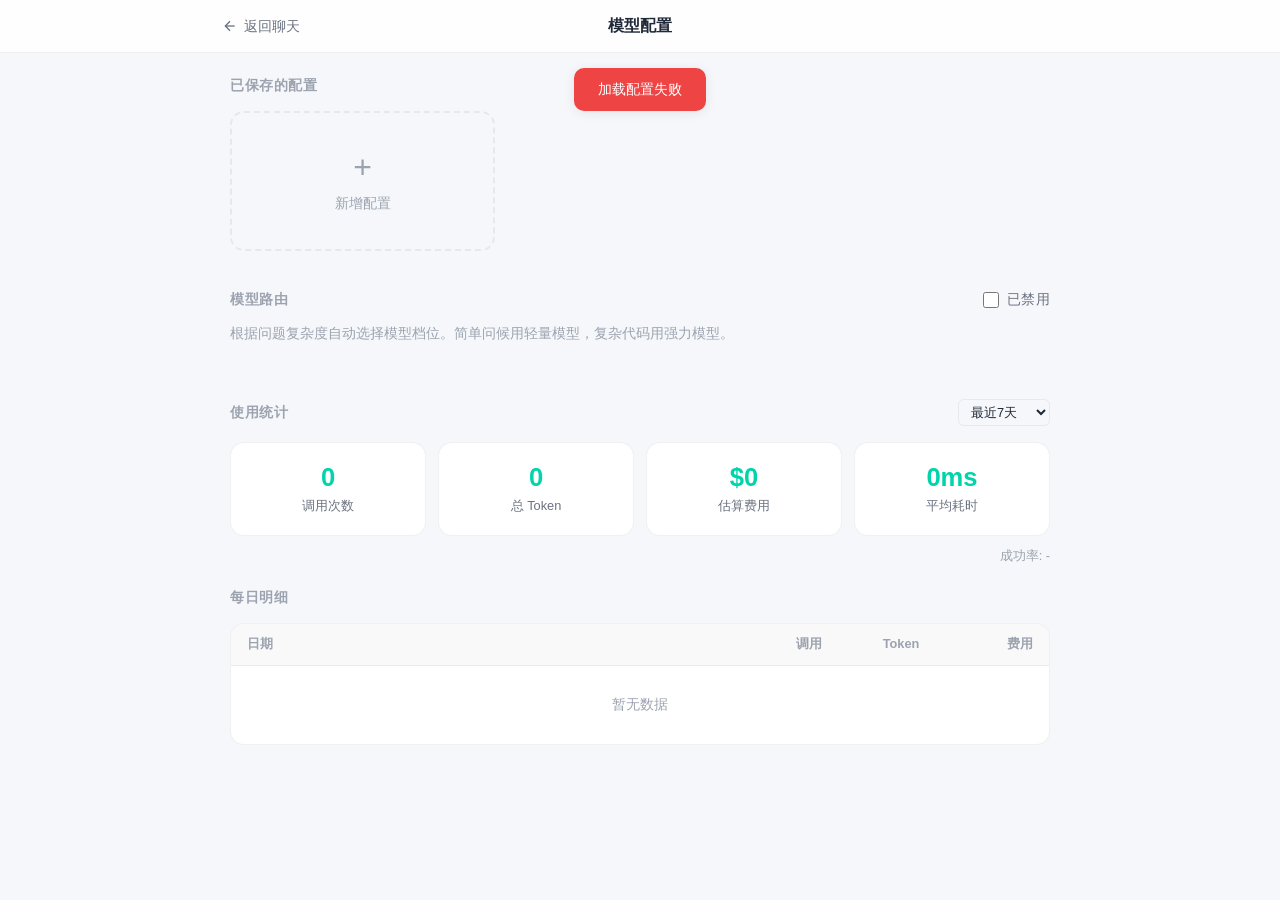
==== commit 222cdbd1: "feat(frontend): redesign with Deep Space Console aesthetic - Complete rewrite of style.css with new " ====
--- a/web/templates/config.html
+++ b/web/templates/config.html
@@ -3,7 +3,7 @@
 <head>
   <meta charset="UTF-8">
   <meta name="viewport" content="width=device-width, initial-scale=1.0">
-  <title>模型配置 - 果冻ai</title>
+  <title>模型配置 - 凯伦</title>
   <link rel="stylesheet" href="{{ url_for('static', filename='style.css') }}">
   <script>
     (function() {
@@ -18,30 +18,32 @@
   </script>
   <style>
     :root {
-      --cfg-bg: var(--main-bg, #212121);
-      --cfg-card: var(--input-bg, #2f2f2f);
-      --cfg-card-border: var(--input-border, #4d4d4f);
-      --cfg-text: var(--text-primary, #ececec);
-      --cfg-text2: var(--text-secondary, #b4b4b4);
-      --cfg-text3: var(--text-tertiary, #8e8e8e);
-      --cfg-accent: var(--accent, #10a37f);
-      --cfg-accent-h: var(--accent-hover, #0d8c6d);
+      --cfg-bg: #0a0a0f;
+      --cfg-card: #16161f;
+      --cfg-card-border: rgba(255,255,255,0.06);
+      --cfg-text: #e8e8f0;
+      --cfg-text2: #9ca3af;
+      --cfg-text3: #6b7280;
+      --cfg-accent: #00d4aa;
+      --cfg-accent-h: #00b894;
       --cfg-ok: #22c55e;
       --cfg-warn: #f59e0b;
-      --cfg-err: var(--error, #ef4444);
+      --cfg-err: #ef4444;
       --cfg-radius: 14px;
       --cfg-radius-sm: 10px;
-      --cfg-shadow: 0 2px 12px rgba(0,0,0,0.25);
+      --cfg-shadow: 0 2px 12px rgba(0,0,0,0.4);
+      --cfg-glass: rgba(22,22,31,0.7);
     }
 
     [data-theme="light"] {
+      --cfg-bg: #f5f7fa;
       --cfg-card: #ffffff;
-      --cfg-card-border: #e5e5e5;
-      --cfg-bg: #ffffff;
-      --cfg-text: #1a1a1a;
-      --cfg-text2: #666;
-      --cfg-text3: #999;
+      --cfg-card-border: rgba(0,0,0,0.06);
+      --cfg-text: #1f2937;
+      --cfg-text2: #6b7280;
+      --cfg-text3: #9ca3af;
       --cfg-shadow: 0 2px 12px rgba(0,0,0,0.08);
+      --cfg-glass: rgba(255,255,255,0.7);
     }
 
     * { margin: 0; padding: 0; box-sizing: border-box; }
@@ -60,8 +62,8 @@
       position: sticky;
       top: 0;
       z-index: 100;
-      background: rgba(33,33,33,0.85);
-      backdrop-filter: blur(12px);
+      background: rgba(10,10,15,0.85);
+      backdrop-filter: blur(16px);
       border-bottom: 1px solid var(--cfg-card-border);
       padding: 0 20px;
     }
@@ -1152,6 +1154,18 @@
           { id: "kimi-latest-8k", name: "Kimi 8K", category: "latest" },
         ]
       },
+      siliconflow: {
+        name: "&#30789;&#22522;&#27969;&#21160;", region: "domestic", needApiKey: true, defaultModel: "deepseek-ai/DeepSeek-V3",
+        models: [
+          { id: "deepseek-ai/DeepSeek-V3", name: "DeepSeek-V3", category: "latest" },
+          { id: "deepseek-ai/DeepSeek-R1", name: "DeepSeek-R1", category: "latest" },
+          { id: "Qwen/Qwen2.5-72B-Instruct", name: "Qwen2.5 72B", category: "latest" },
+          { id: "Qwen/QwQ-32B", name: "QwQ-32B", category: "latest" },
+          { id: "THUDM/GLM-4-9B-Chat", name: "GLM-4 9B", category: "latest" },
+          { id: "meta-llama/Llama-3.3-70B-Instruct", name: "Llama 3.3 70B", category: "latest" },
+          { id: "Pro/Qwen/Qwen2.5-7B-Instruct", name: "Qwen2.5 7B (免费)", category: "latest" },
+        ]
+      },
       "kimi-code": {
         name: "Kimi Code", region: "domestic", needApiKey: true, defaultModel: "kimi-for-coding",
         models: [
@@ -1251,7 +1265,7 @@
     const PROVIDER_ICONS = {
       ollama: "&#129433;", deepseek: "&#128308;", qwen: "&#128007;", minimax: "&#9889;", doubao: "&#129436;",
       glm: "&#128202;", ernie: "&#128992;", hunyuan: "&#128039;", spark: "&#10024;", kimi: "&#127769;",
-      "kimi-code": "&#128187;", openai: "&#129302;", anthropic: "&#129504;",
+      siliconflow: "&#127754;", "kimi-code": "&#128187;", openai: "&#129302;", anthropic: "&#129504;",
       gemini: "&#128142;", grok: "&#128038;", mistral: "&#127788;", cohere: "&#128279;", perplexity: "&#128269;",
       groq: "&#9889;", together: "&#129309;", azure: "&#9729;"
     };
